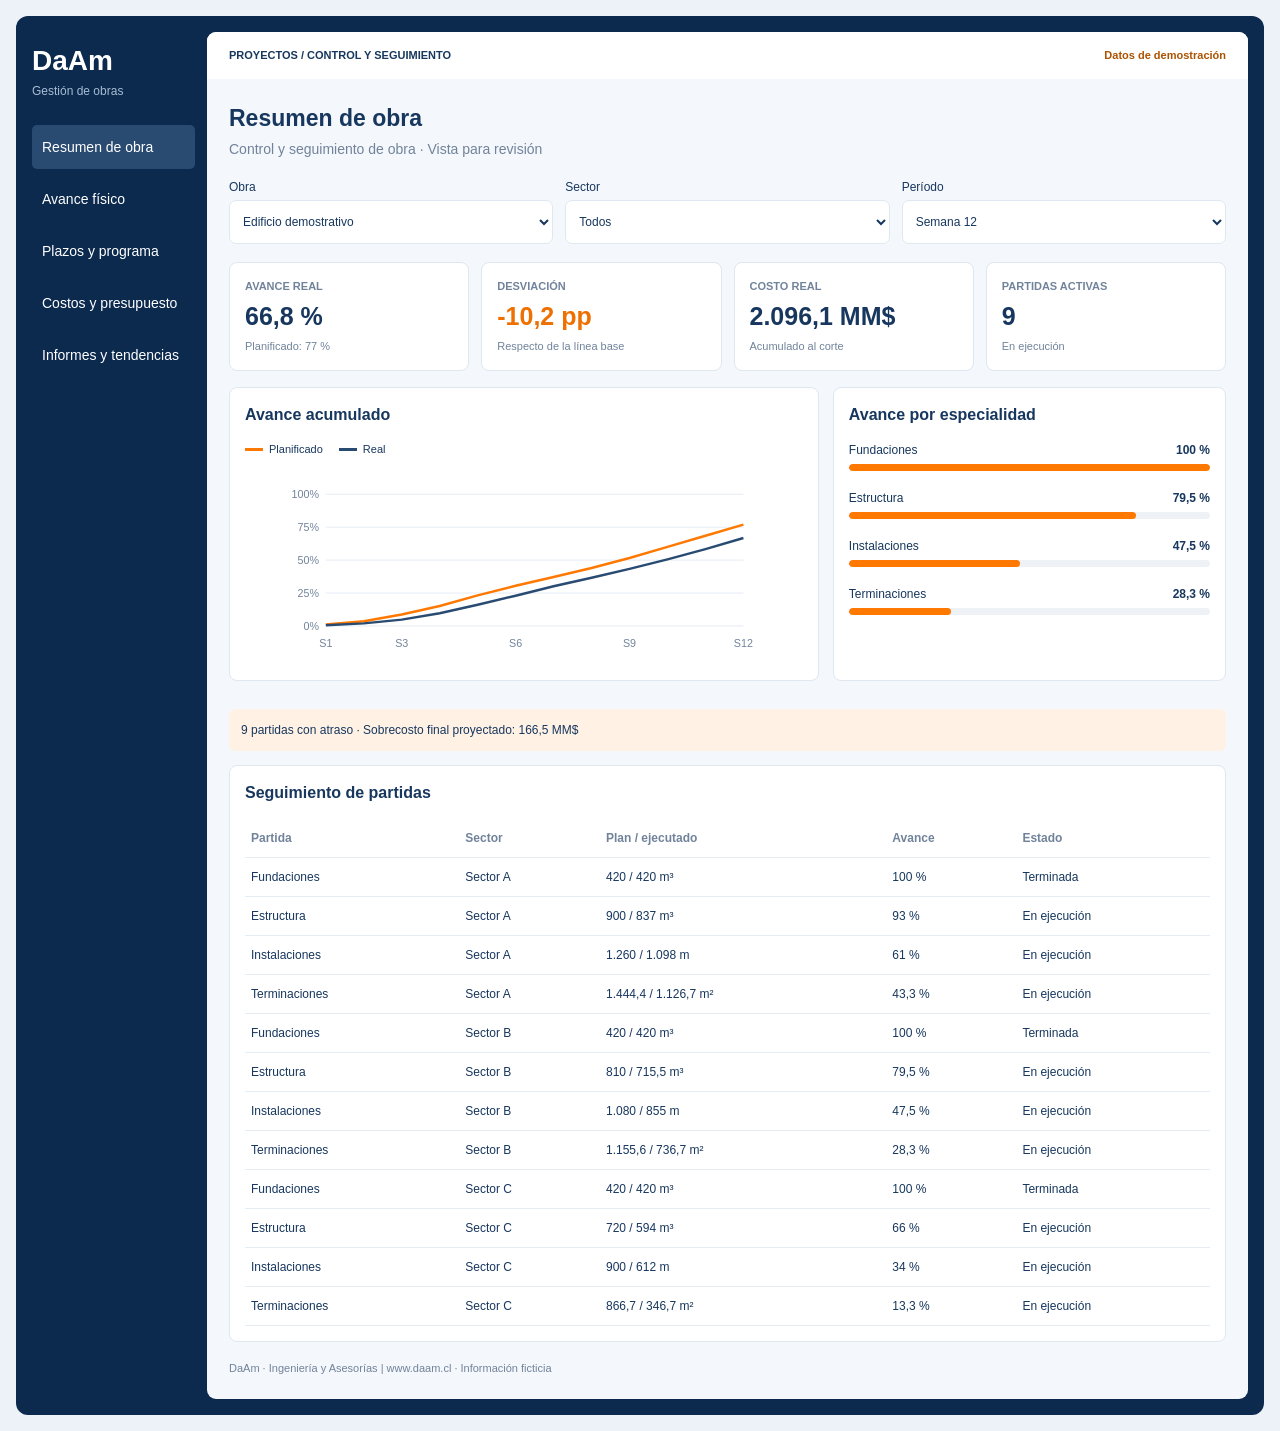
==== 01_Maquetas_DaAm/01_Control_Seguimiento_Obra/interfaz/index.html @ e83dacdc "Add files via upload" ====
<!doctype html>
<html lang="es"><head><meta charset="utf-8"><meta name="viewport" content="width=device-width,initial-scale=1"><title>DaAm · Revisión de maqueta</title><style>body{margin:0;padding:16px;background:#edf2f8}button,select{cursor:pointer}</style><meta name="description" content="Maqueta de revisión DaAm: control y seguimiento de obra con cinco páginas y datos de demostración."><link rel="icon" href="favicon.svg"><style>
@media(max-width:750px){
body{padding:6px}
#daam-review{padding:8px}
#daam-review aside{padding:2px 6px 8px}
#daam-review .brand{font-size:24px;line-height:1.2}
#daam-review .tag{margin-bottom:6px}
#daam-review nav{gap:2px}
#daam-review nav button{padding:6px 8px;min-height:36px}
#daam-review header{padding:10px 12px;gap:4px}
#daam-review .body{padding:12px}
#daam-review h2{font-size:21px;margin-bottom:2px}
#daam-review h3{margin-bottom:8px}
#daam-review .sub{margin-bottom:10px;font-size:12px}
#daam-review .filters{gap:8px;margin-bottom:10px}
#daam-review select{padding:7px;min-height:40px}
#daam-review .metrics{gap:8px;margin-bottom:10px}
#daam-review .metric{padding:10px}
#daam-review .value{font-size:21px;line-height:1.2;margin:3px 0}
#daam-review .hint{line-height:1.3}
#daam-review .panel{padding:12px;margin-bottom:10px}
#daam-review .panels{gap:0;margin-bottom:0}
#daam-review .chart{height:auto;aspect-ratio:490/205}
#daam-review .legend{margin-bottom:4px}
#daam-review .barrow{margin-bottom:10px}
#daam-review .barrow:last-child{margin-bottom:0}
#daam-review .barlabel{margin-bottom:3px}
#daam-review .alert{padding:9px;margin-bottom:10px}
#daam-review td,#daam-review th{padding:7px 5px}
#daam-review footer{margin-top:10px}
#daam-review .timeline{gap:10px}
}
</style></head><body>
<div id="daam-review">
<style>
#daam-review{font-family:Arial,sans-serif;color:#17375e;background:#0c294e;border-radius:12px;padding:16px;display:grid;grid-template-columns:175px minmax(0,1fr);font-size:14px;line-height:1.5}#daam-review *{box-sizing:border-box}#daam-review aside{color:white;padding:8px 12px 8px 0}#daam-review .brand{font-size:28px;font-weight:700;margin-bottom:0}#daam-review .tag{color:#a7bdd5;font-size:12px;margin-bottom:25px}#daam-review nav{display:grid;gap:8px}#daam-review button{font:inherit;border:0;text-align:left;background:transparent;color:inherit;padding:10px;border-radius:5px;min-height:44px}#daam-review button.active{background:#294b72;color:white}#daam-review main{background:#f4f7fb;border-radius:9px;overflow:hidden;min-width:0}#daam-review header{background:white;padding:15px 22px;font-size:11px;font-weight:700;display:flex;justify-content:space-between;gap:12px;flex-wrap:wrap}#daam-review .badge{color:#ac5200}#daam-review .body{padding:22px}#daam-review h2{font-size:23px;margin:0 0 4px;font-weight:700}#daam-review h3{font-size:16px;margin:0 0 14px;font-weight:700}#daam-review .sub{color:#71839b;margin:0 0 18px}#daam-review .filters{display:flex;gap:12px;flex-wrap:wrap;margin-bottom:18px}#daam-review label{display:grid;gap:4px;font-size:12px;flex:1;min-width:130px}#daam-review select{font:inherit;background:white;border:1px solid #dfe7f1;color:#17375e;padding:9px;border-radius:7px;width:100%;min-height:44px}#daam-review .metrics{display:grid;grid-template-columns:repeat(4,minmax(0,1fr));gap:12px;margin-bottom:16px}#daam-review .metric,#daam-review .panel{background:white;border:1px solid #dfe7f1;border-radius:8px;padding:15px}#daam-review .metric .label{font-size:11px;color:#71839b;font-weight:700;text-transform:uppercase}#daam-review .value{font-size:25px;font-weight:700;margin:3px 0}#daam-review .hint{font-size:11px;color:#71839b}#daam-review .orange{color:#ed7000}#daam-review .panels{display:grid;grid-template-columns:1.5fr 1fr;gap:14px;margin-bottom:14px}#daam-review .panel{min-width:0;margin-bottom:14px}#daam-review .barrow{margin-bottom:18px}#daam-review .barlabel{display:flex;justify-content:space-between;font-size:12px;gap:10px;margin-bottom:5px}#daam-review .track{height:7px;background:#eef2f7;border-radius:8px;overflow:hidden}#daam-review .bar{height:100%;background:#ff7900;border-radius:8px}#daam-review .tablewrap{overflow:auto}#daam-review table{border-collapse:collapse;width:100%;font-size:12px}#daam-review th{text-align:left;color:#71839b;font-weight:700}#daam-review td,#daam-review th{padding:10px 6px;border-bottom:1px solid #e5ecf4;white-space:nowrap}#daam-review .alert{background:#fff2e5;padding:12px;border-radius:6px;font-size:12px;margin-bottom:14px}#daam-review footer{color:#71839b;font-size:11px;margin-top:18px}#daam-review .legend{font-size:11px;display:flex;gap:16px;flex-wrap:wrap;margin-bottom:8px}#daam-review .legend span:before{content:' ';display:inline-block;width:18px;height:3px;background:#ff7900;margin-right:6px;vertical-align:middle}#daam-review .legend span:last-child:before{background:#294b72}#daam-review .chart{width:100%;height:200px;display:block}#daam-review .chart text{font-family:Arial;font-size:11px;fill:#71839b}#daam-review .timeline{display:grid;gap:15px}#daam-review .timeline .track{height:18px}#daam-review .timeline .bar{background:#294b72}#daam-review .footnote{font-size:12px;color:#71839b;margin-top:10px}@media(max-width:750px){#daam-review{grid-template-columns:1fr;padding:10px}#daam-review aside{padding:4px 8px 14px}#daam-review .tag{margin-bottom:10px}#daam-review nav{display:flex;flex-wrap:wrap;gap:4px}#daam-review nav button{font-size:12px}#daam-review .metrics{grid-template-columns:repeat(2,minmax(0,1fr))}#daam-review .panels{grid-template-columns:1fr}#daam-review .body{padding:15px}#daam-review .value{font-size:22px}}
</style>
<aside><div class="brand">DaAm</div><div class="tag">Gestión de obras</div><nav aria-label="Páginas principales"><button class="active cursor-interaction" data-page="0" aria-pressed="true">Resumen de obra</button><button class="cursor-interaction" data-page="1" aria-pressed="false">Avance físico</button><button class="cursor-interaction" data-page="2" aria-pressed="false">Plazos y programa</button><button class="cursor-interaction" data-page="3" aria-pressed="false">Costos y presupuesto</button><button class="cursor-interaction" data-page="4" aria-pressed="false">Informes y tendencias</button></nav></aside>
<main><header><span>PROYECTOS / CONTROL Y SEGUIMIENTO</span><span class="badge">Datos de demostración</span></header><div class="body"><h2 id="dr-title">Resumen de obra</h2><p class="sub">Control y seguimiento de obra · Vista para revisión</p><div class="filters"><label>Obra<select id="dr-project"><option>Edificio demostrativo</option><option>Centro logístico demostrativo</option></select></label><label>Sector<select id="dr-sector"><option>Todos</option><option>Sector A</option><option>Sector B</option><option>Sector C</option></select></label><label>Período<select id="dr-week"><option value="8">Semana 08</option><option value="10">Semana 10</option><option value="12" selected>Semana 12</option><option value="14">Semana 14</option><option value="16">Semana 16</option></select></label></div><div id="dr-content" aria-live="polite"></div><footer>DaAm · Ingeniería y Asesorías | www.daam.cl · Información ficticia</footer></div></main>
<script>
(()=>{const root=document.getElementById('daam-review'),out=root.querySelector('#dr-content'),names=['Resumen de obra','Avance físico','Plazos y programa','Costos y presupuesto','Informes y tendencias'];let page=0;
const f=n=>n.toLocaleString('es-CL',{maximumFractionDigits:1}),metric=(l,v,h,orange=false)=>`<div class="metric"><div class="label">${l}</div><div class="value ${orange?'orange':''}">${v}</div><div class="hint">${h}</div></div>`,panel=(title,body)=>`<section class="panel"><h3>${title}</h3>${body}</section>`,table=(heads,rows)=>`<div class="tablewrap"><table><thead><tr>${heads.map(x=>`<th>${x}</th>`).join('')}</tr></thead><tbody>${rows.map(r=>`<tr>${r.map(x=>`<td>${x}</td>`).join('')}</tr>`).join('')}</tbody></table></div>`;
function render(){const w=+root.querySelector('#dr-week').value,sec=root.querySelector('#dr-sector').value,proj=root.querySelector('#dr-project').selectedIndex,fac=proj?1.35:1,ss=sec==='Todos'?[0,1,2]:['Sector A','Sector B','Sector C'].indexOf(sec)>=0?[['Sector A','Sector B','Sector C'].indexOf(sec)]:[0];const specs=[['Fundaciones','m³',420,180,1,5],['Estructura','m³',900,440,3,12],['Instalaciones','m',1800,160,6,15],['Terminaciones','m²',2600,220,8,16]];
function data(t){return ss.flatMap(j=>specs.map((s,i)=>{const p=Math.max(0,Math.min(1,(t-s[4]-j+1)/(s[5]-s[4]+1))),r=Math.max(0,Math.min(1,(t-s[4]-j+1-(.5+j*.35+i*.2))/(s[5]-s[4]+1)));return {name:s[0],unit:s[1],qty:s[2]*fac,budget:s[3]*fac,p,r,cost:s[3]*fac*r*(1.02+i*.025),committed:s[3]*fac*Math.min(1,r+.16),eac:s[3]*fac*(1.02+i*.025),begin:s[4]+j,end:s[5]+j,sector:'Sector '+String.fromCharCode(65+j),delay:t<s[4]+j||r===1?0:Math.round((p-r)*(s[5]-s[4]+1)*7)}}))}const rows=data(w),sum=(k)=>rows.reduce((a,x)=>a+x[k],0),budget=sum('budget'),weighted=(r,k)=>r.reduce((a,x)=>a+x[k]*x.budget,0)/r.reduce((a,x)=>a+x.budget,0)*100,real=weighted(rows,'r'),plan=weighted(rows,'p'),cost=sum('cost'),eac=sum('eac');
function curve(costMode=false){let ticks='',grid='',lines='';[0,25,50,75,100].forEach(v=>{let y=165-v*1.35;grid+=`<line x1="42" x2="470" y1="${y}" y2="${y}" stroke="#e5ecf4"/><text x="35" y="${y+4}" text-anchor="end">${costMode?f(v/100*eac):v+'%'}</text>`});for(let t=1;t<=w;t++){if(t===1||t===w||t%3===0)ticks+=`<text x="${42+(t-1)*428/(w-1)}" y="187" text-anchor="middle">S${t}</text>`}for(const k of ['p','r']){const pts=Array.from({length:w},(_,i)=>{const d=data(i+1);const value=costMode?(k==='p'?d.reduce((a,x)=>a+x.p*x.budget,0):d.reduce((a,x)=>a+x.cost,0))/eac*100:weighted(d,k);return `${42+i*428/(w-1)},${165-value*1.35}`}).join(' ');lines+=`<polyline fill="none" stroke="${k==='p'?'#ff7900':'#294b72'}" stroke-width="2.5" points="${pts}"/>`}return `<div class="legend"><span>${costMode?'Valor planificado':'Planificado'}</span><span>${costMode?'Costo real':'Real'}</span></div><svg class="chart" viewBox="0 0 490 205" role="img" aria-label="Evolución ${costMode?'de costos en MM$':'del avance en porcentaje'} hasta semana ${w}">${grid}${ticks}${lines}</svg>`}
const phys=()=>table(['Partida','Sector','Plan / ejecutado','Avance','Estado'],rows.map(x=>[x.name,x.sector,`${f(x.qty*x.p)} / ${f(x.qty*x.r)} ${x.unit}`,f(x.r*100)+' %',x.r===1?'Terminada':x.r===0?'Pendiente':'En ejecución']));
const bars=specs.map(s=>{const d=rows.filter(x=>x.name===s[0]),v=weighted(d,'r');return `<div class="barrow"><div class="barlabel"><span>${s[0]}</span><strong>${f(v)} %</strong></div><div class="track"><div class="bar" style="width:${v}%"></div></div></div>`}).join('');
const top=`<div class="metrics">${metric('Avance real',f(real)+' %','Planificado: '+f(plan)+' %')}${metric('Desviación',f(real-plan)+' pp','Respecto de la línea base',true)}${metric('Costo real',f(cost)+' MM$','Acumulado al corte')}${metric('Partidas activas',rows.filter(x=>x.r>0&&x.r<1).length,'En ejecución')}</div>`;
const dt=n=>{const d=new Date(Date.UTC(2026,6,13+n));return d.toLocaleDateString('es-CL',{timeZone:'UTC'})};
root.querySelector('#dr-title').textContent=names[page];
if(page===0)out.innerHTML=top+`<div class="panels">${panel('Avance acumulado',curve())}${panel('Avance por especialidad',bars)}</div>`+`<div class="alert">${rows.filter(x=>x.delay>0).length} partidas con atraso · Sobrecosto final proyectado: ${f(eac-budget)} MM$</div>`+panel('Seguimiento de partidas',phys());
if(page===1)out.innerHTML=top+panel('Avance por especialidad',bars)+panel('Cantidades por partida y sector',phys())+'<div class="footnote">Avance global ponderado por presupuesto. Las cantidades se comparan por partida y unidad.</div>';
if(page===2)out.innerHTML=panel('Programa de línea base · Semanas 1 a 18',`<div class="timeline">${rows.map(x=>`<div><div class="barlabel"><span>${x.name} · ${x.sector}</span><span>S${x.begin}–S${x.end}</span></div><div class="track"><div class="bar" style="margin-left:${(x.begin-1)/18*100}%;width:${(x.end-x.begin+1)/18*100}%"></div></div></div>`).join('')}</div>`)+panel('Fechas y desviaciones',table(['Partida','Sector','Término plan','Proyección','Atraso'],rows.map(x=>[x.name,x.sector,dt(x.end*7-1),dt(x.end*7-1+x.delay),x.delay+' días'])))+'<div class="footnote">Proyección ilustrativa según brecha de avance; no representa un cálculo de ruta crítica.</div>';
if(page===3)out.innerHTML=`<div class="metrics">${metric('Presupuesto',f(budget)+' MM$','Aprobado')}${metric('Comprometido',f(sum('committed'))+' MM$','Incluye el costo ejecutado')}${metric('Costo real',f(cost)+' MM$','Acumulado')}${metric('Proyección final',f(eac)+' MM$','Estimación de demostración')}</div>`+panel('Evolución de costos · MM$',curve(true))+panel('Control por partida · MM$',table(['Partida','Sector','Presupuesto','Real','Desviación¹'],rows.map(x=>[x.name,x.sector,f(x.budget),f(x.cost),f(x.cost-x.r*x.budget)])))+'<div class="footnote">¹ Costo real menos valor presupuestado del trabajo ejecutado.</div>';
if(page===4)out.innerHTML=`<div class="panels">${panel('Tendencia de avance',curve())}${panel('Tendencia de costos · MM$',curve(true))}</div>`+panel('Informe semanal',table(['Semana','Planificado','Real','Brecha','Costo real (MM$)'],Array.from({length:w},(_,i)=>{const d=data(i+1),p=weighted(d,'p'),r=weighted(d,'r');return ['S'+(i+1),f(p)+' %',f(r)+' %',f(r-p)+' pp',f(d.reduce((a,x)=>a+x.cost,0))]})))+`<div class="alert">${rows.filter(x=>x.delay>0).length} partidas con atraso al corte · Sector: ${sec}</div>`;
}
root.querySelectorAll('nav button').forEach(b=>b.addEventListener('click',()=>{page=+b.dataset.page;root.querySelectorAll('nav button').forEach(x=>{x.classList.toggle('active',x===b);x.setAttribute('aria-pressed',String(x===b))});render()}));root.querySelectorAll('select').forEach(s=>s.addEventListener('change',render));render();})();
</script>
</div>

<script>
(function(){
 function send(type,extra){window.parent.postMessage(Object.assign({isStreamlitMessage:true,type:type},extra||{}),'*');}
 function resize(){send('streamlit:setFrameHeight',{height:Math.ceil(document.documentElement.getBoundingClientRect().height)});}
 window.addEventListener('message',function(e){if(e.source===window.parent&&e.data.type==='streamlit:render'){resize();}});
 send('streamlit:componentReady',{apiVersion:1});
 new ResizeObserver(resize).observe(document.body);
 window.addEventListener('load',resize);
})();
</script></body></html>
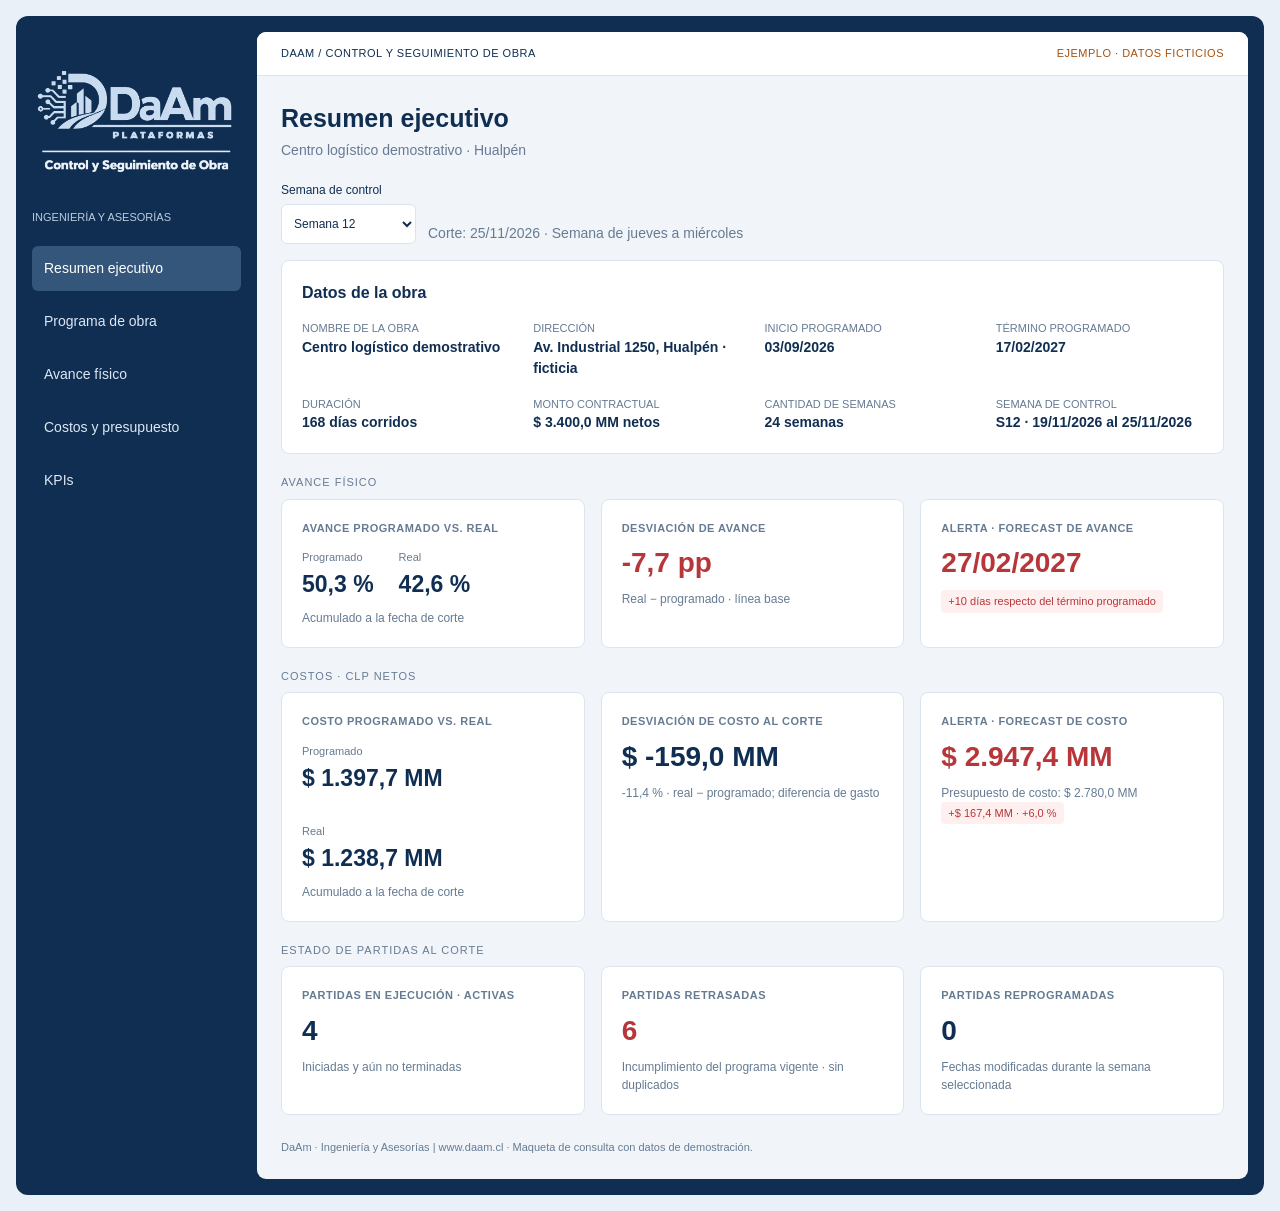
==== commit b04d1df2: "Add files via upload" ====
--- a/01_Maquetas_DaAm/01_Control_Seguimiento_Obra/interfaz/index.html
+++ b/01_Maquetas_DaAm/01_Control_Seguimiento_Obra/interfaz/index.html
@@ -1,71 +1,5 @@
-<!doctype html>
-<html lang="es"><head><meta charset="utf-8"><meta name="viewport" content="width=device-width,initial-scale=1"><title>DaAm · Revisión de maqueta</title><style>body{margin:0;padding:16px;background:#edf2f8}button,select{cursor:pointer}</style><meta name="description" content="Maqueta de revisión DaAm: control y seguimiento de obra con cinco páginas y datos de demostración."><link rel="icon" href="favicon.svg"><style>
-@media(max-width:750px){
-body{padding:6px}
-#daam-review{padding:8px}
-#daam-review aside{padding:2px 6px 8px}
-#daam-review .brand{font-size:24px;line-height:1.2}
-#daam-review .tag{margin-bottom:6px}
-#daam-review nav{gap:2px}
-#daam-review nav button{padding:6px 8px;min-height:36px}
-#daam-review header{padding:10px 12px;gap:4px}
-#daam-review .body{padding:12px}
-#daam-review h2{font-size:21px;margin-bottom:2px}
-#daam-review h3{margin-bottom:8px}
-#daam-review .sub{margin-bottom:10px;font-size:12px}
-#daam-review .filters{gap:8px;margin-bottom:10px}
-#daam-review select{padding:7px;min-height:40px}
-#daam-review .metrics{gap:8px;margin-bottom:10px}
-#daam-review .metric{padding:10px}
-#daam-review .value{font-size:21px;line-height:1.2;margin:3px 0}
-#daam-review .hint{line-height:1.3}
-#daam-review .panel{padding:12px;margin-bottom:10px}
-#daam-review .panels{gap:0;margin-bottom:0}
-#daam-review .chart{height:auto;aspect-ratio:490/205}
-#daam-review .legend{margin-bottom:4px}
-#daam-review .barrow{margin-bottom:10px}
-#daam-review .barrow:last-child{margin-bottom:0}
-#daam-review .barlabel{margin-bottom:3px}
-#daam-review .alert{padding:9px;margin-bottom:10px}
-#daam-review td,#daam-review th{padding:7px 5px}
-#daam-review footer{margin-top:10px}
-#daam-review .timeline{gap:10px}
-}
-</style></head><body>
-<div id="daam-review">
-<style>
-#daam-review{font-family:Arial,sans-serif;color:#17375e;background:#0c294e;border-radius:12px;padding:16px;display:grid;grid-template-columns:175px minmax(0,1fr);font-size:14px;line-height:1.5}#daam-review *{box-sizing:border-box}#daam-review aside{color:white;padding:8px 12px 8px 0}#daam-review .brand{font-size:28px;font-weight:700;margin-bottom:0}#daam-review .tag{color:#a7bdd5;font-size:12px;margin-bottom:25px}#daam-review nav{display:grid;gap:8px}#daam-review button{font:inherit;border:0;text-align:left;background:transparent;color:inherit;padding:10px;border-radius:5px;min-height:44px}#daam-review button.active{background:#294b72;color:white}#daam-review main{background:#f4f7fb;border-radius:9px;overflow:hidden;min-width:0}#daam-review header{background:white;padding:15px 22px;font-size:11px;font-weight:700;display:flex;justify-content:space-between;gap:12px;flex-wrap:wrap}#daam-review .badge{color:#ac5200}#daam-review .body{padding:22px}#daam-review h2{font-size:23px;margin:0 0 4px;font-weight:700}#daam-review h3{font-size:16px;margin:0 0 14px;font-weight:700}#daam-review .sub{color:#71839b;margin:0 0 18px}#daam-review .filters{display:flex;gap:12px;flex-wrap:wrap;margin-bottom:18px}#daam-review label{display:grid;gap:4px;font-size:12px;flex:1;min-width:130px}#daam-review select{font:inherit;background:white;border:1px solid #dfe7f1;color:#17375e;padding:9px;border-radius:7px;width:100%;min-height:44px}#daam-review .metrics{display:grid;grid-template-columns:repeat(4,minmax(0,1fr));gap:12px;margin-bottom:16px}#daam-review .metric,#daam-review .panel{background:white;border:1px solid #dfe7f1;border-radius:8px;padding:15px}#daam-review .metric .label{font-size:11px;color:#71839b;font-weight:700;text-transform:uppercase}#daam-review .value{font-size:25px;font-weight:700;margin:3px 0}#daam-review .hint{font-size:11px;color:#71839b}#daam-review .orange{color:#ed7000}#daam-review .panels{display:grid;grid-template-columns:1.5fr 1fr;gap:14px;margin-bottom:14px}#daam-review .panel{min-width:0;margin-bottom:14px}#daam-review .barrow{margin-bottom:18px}#daam-review .barlabel{display:flex;justify-content:space-between;font-size:12px;gap:10px;margin-bottom:5px}#daam-review .track{height:7px;background:#eef2f7;border-radius:8px;overflow:hidden}#daam-review .bar{height:100%;background:#ff7900;border-radius:8px}#daam-review .tablewrap{overflow:auto}#daam-review table{border-collapse:collapse;width:100%;font-size:12px}#daam-review th{text-align:left;color:#71839b;font-weight:700}#daam-review td,#daam-review th{padding:10px 6px;border-bottom:1px solid #e5ecf4;white-space:nowrap}#daam-review .alert{background:#fff2e5;padding:12px;border-radius:6px;font-size:12px;margin-bottom:14px}#daam-review footer{color:#71839b;font-size:11px;margin-top:18px}#daam-review .legend{font-size:11px;display:flex;gap:16px;flex-wrap:wrap;margin-bottom:8px}#daam-review .legend span:before{content:' ';display:inline-block;width:18px;height:3px;background:#ff7900;margin-right:6px;vertical-align:middle}#daam-review .legend span:last-child:before{background:#294b72}#daam-review .chart{width:100%;height:200px;display:block}#daam-review .chart text{font-family:Arial;font-size:11px;fill:#71839b}#daam-review .timeline{display:grid;gap:15px}#daam-review .timeline .track{height:18px}#daam-review .timeline .bar{background:#294b72}#daam-review .footnote{font-size:12px;color:#71839b;margin-top:10px}@media(max-width:750px){#daam-review{grid-template-columns:1fr;padding:10px}#daam-review aside{padding:4px 8px 14px}#daam-review .tag{margin-bottom:10px}#daam-review nav{display:flex;flex-wrap:wrap;gap:4px}#daam-review nav button{font-size:12px}#daam-review .metrics{grid-template-columns:repeat(2,minmax(0,1fr))}#daam-review .panels{grid-template-columns:1fr}#daam-review .body{padding:15px}#daam-review .value{font-size:22px}}
-</style>
-<aside><div class="brand">DaAm</div><div class="tag">Gestión de obras</div><nav aria-label="Páginas principales"><button class="active cursor-interaction" data-page="0" aria-pressed="true">Resumen de obra</button><button class="cursor-interaction" data-page="1" aria-pressed="false">Avance físico</button><button class="cursor-interaction" data-page="2" aria-pressed="false">Plazos y programa</button><button class="cursor-interaction" data-page="3" aria-pressed="false">Costos y presupuesto</button><button class="cursor-interaction" data-page="4" aria-pressed="false">Informes y tendencias</button></nav></aside>
-<main><header><span>PROYECTOS / CONTROL Y SEGUIMIENTO</span><span class="badge">Datos de demostración</span></header><div class="body"><h2 id="dr-title">Resumen de obra</h2><p class="sub">Control y seguimiento de obra · Vista para revisión</p><div class="filters"><label>Obra<select id="dr-project"><option>Edificio demostrativo</option><option>Centro logístico demostrativo</option></select></label><label>Sector<select id="dr-sector"><option>Todos</option><option>Sector A</option><option>Sector B</option><option>Sector C</option></select></label><label>Período<select id="dr-week"><option value="8">Semana 08</option><option value="10">Semana 10</option><option value="12" selected>Semana 12</option><option value="14">Semana 14</option><option value="16">Semana 16</option></select></label></div><div id="dr-content" aria-live="polite"></div><footer>DaAm · Ingeniería y Asesorías | www.daam.cl · Información ficticia</footer></div></main>
-<script>
-(()=>{const root=document.getElementById('daam-review'),out=root.querySelector('#dr-content'),names=['Resumen de obra','Avance físico','Plazos y programa','Costos y presupuesto','Informes y tendencias'];let page=0;
-const f=n=>n.toLocaleString('es-CL',{maximumFractionDigits:1}),metric=(l,v,h,orange=false)=>`<div class="metric"><div class="label">${l}</div><div class="value ${orange?'orange':''}">${v}</div><div class="hint">${h}</div></div>`,panel=(title,body)=>`<section class="panel"><h3>${title}</h3>${body}</section>`,table=(heads,rows)=>`<div class="tablewrap"><table><thead><tr>${heads.map(x=>`<th>${x}</th>`).join('')}</tr></thead><tbody>${rows.map(r=>`<tr>${r.map(x=>`<td>${x}</td>`).join('')}</tr>`).join('')}</tbody></table></div>`;
-function render(){const w=+root.querySelector('#dr-week').value,sec=root.querySelector('#dr-sector').value,proj=root.querySelector('#dr-project').selectedIndex,fac=proj?1.35:1,ss=sec==='Todos'?[0,1,2]:['Sector A','Sector B','Sector C'].indexOf(sec)>=0?[['Sector A','Sector B','Sector C'].indexOf(sec)]:[0];const specs=[['Fundaciones','m³',420,180,1,5],['Estructura','m³',900,440,3,12],['Instalaciones','m',1800,160,6,15],['Terminaciones','m²',2600,220,8,16]];
-function data(t){return ss.flatMap(j=>specs.map((s,i)=>{const p=Math.max(0,Math.min(1,(t-s[4]-j+1)/(s[5]-s[4]+1))),r=Math.max(0,Math.min(1,(t-s[4]-j+1-(.5+j*.35+i*.2))/(s[5]-s[4]+1)));return {name:s[0],unit:s[1],qty:s[2]*fac,budget:s[3]*fac,p,r,cost:s[3]*fac*r*(1.02+i*.025),committed:s[3]*fac*Math.min(1,r+.16),eac:s[3]*fac*(1.02+i*.025),begin:s[4]+j,end:s[5]+j,sector:'Sector '+String.fromCharCode(65+j),delay:t<s[4]+j||r===1?0:Math.round((p-r)*(s[5]-s[4]+1)*7)}}))}const rows=data(w),sum=(k)=>rows.reduce((a,x)=>a+x[k],0),budget=sum('budget'),weighted=(r,k)=>r.reduce((a,x)=>a+x[k]*x.budget,0)/r.reduce((a,x)=>a+x.budget,0)*100,real=weighted(rows,'r'),plan=weighted(rows,'p'),cost=sum('cost'),eac=sum('eac');
-function curve(costMode=false){let ticks='',grid='',lines='';[0,25,50,75,100].forEach(v=>{let y=165-v*1.35;grid+=`<line x1="42" x2="470" y1="${y}" y2="${y}" stroke="#e5ecf4"/><text x="35" y="${y+4}" text-anchor="end">${costMode?f(v/100*eac):v+'%'}</text>`});for(let t=1;t<=w;t++){if(t===1||t===w||t%3===0)ticks+=`<text x="${42+(t-1)*428/(w-1)}" y="187" text-anchor="middle">S${t}</text>`}for(const k of ['p','r']){const pts=Array.from({length:w},(_,i)=>{const d=data(i+1);const value=costMode?(k==='p'?d.reduce((a,x)=>a+x.p*x.budget,0):d.reduce((a,x)=>a+x.cost,0))/eac*100:weighted(d,k);return `${42+i*428/(w-1)},${165-value*1.35}`}).join(' ');lines+=`<polyline fill="none" stroke="${k==='p'?'#ff7900':'#294b72'}" stroke-width="2.5" points="${pts}"/>`}return `<div class="legend"><span>${costMode?'Valor planificado':'Planificado'}</span><span>${costMode?'Costo real':'Real'}</span></div><svg class="chart" viewBox="0 0 490 205" role="img" aria-label="Evolución ${costMode?'de costos en MM$':'del avance en porcentaje'} hasta semana ${w}">${grid}${ticks}${lines}</svg>`}
-const phys=()=>table(['Partida','Sector','Plan / ejecutado','Avance','Estado'],rows.map(x=>[x.name,x.sector,`${f(x.qty*x.p)} / ${f(x.qty*x.r)} ${x.unit}`,f(x.r*100)+' %',x.r===1?'Terminada':x.r===0?'Pendiente':'En ejecución']));
-const bars=specs.map(s=>{const d=rows.filter(x=>x.name===s[0]),v=weighted(d,'r');return `<div class="barrow"><div class="barlabel"><span>${s[0]}</span><strong>${f(v)} %</strong></div><div class="track"><div class="bar" style="width:${v}%"></div></div></div>`}).join('');
-const top=`<div class="metrics">${metric('Avance real',f(real)+' %','Planificado: '+f(plan)+' %')}${metric('Desviación',f(real-plan)+' pp','Respecto de la línea base',true)}${metric('Costo real',f(cost)+' MM$','Acumulado al corte')}${metric('Partidas activas',rows.filter(x=>x.r>0&&x.r<1).length,'En ejecución')}</div>`;
-const dt=n=>{const d=new Date(Date.UTC(2026,6,13+n));return d.toLocaleDateString('es-CL',{timeZone:'UTC'})};
-root.querySelector('#dr-title').textContent=names[page];
-if(page===0)out.innerHTML=top+`<div class="panels">${panel('Avance acumulado',curve())}${panel('Avance por especialidad',bars)}</div>`+`<div class="alert">${rows.filter(x=>x.delay>0).length} partidas con atraso · Sobrecosto final proyectado: ${f(eac-budget)} MM$</div>`+panel('Seguimiento de partidas',phys());
-if(page===1)out.innerHTML=top+panel('Avance por especialidad',bars)+panel('Cantidades por partida y sector',phys())+'<div class="footnote">Avance global ponderado por presupuesto. Las cantidades se comparan por partida y unidad.</div>';
-if(page===2)out.innerHTML=panel('Programa de línea base · Semanas 1 a 18',`<div class="timeline">${rows.map(x=>`<div><div class="barlabel"><span>${x.name} · ${x.sector}</span><span>S${x.begin}–S${x.end}</span></div><div class="track"><div class="bar" style="margin-left:${(x.begin-1)/18*100}%;width:${(x.end-x.begin+1)/18*100}%"></div></div></div>`).join('')}</div>`)+panel('Fechas y desviaciones',table(['Partida','Sector','Término plan','Proyección','Atraso'],rows.map(x=>[x.name,x.sector,dt(x.end*7-1),dt(x.end*7-1+x.delay),x.delay+' días'])))+'<div class="footnote">Proyección ilustrativa según brecha de avance; no representa un cálculo de ruta crítica.</div>';
-if(page===3)out.innerHTML=`<div class="metrics">${metric('Presupuesto',f(budget)+' MM$','Aprobado')}${metric('Comprometido',f(sum('committed'))+' MM$','Incluye el costo ejecutado')}${metric('Costo real',f(cost)+' MM$','Acumulado')}${metric('Proyección final',f(eac)+' MM$','Estimación de demostración')}</div>`+panel('Evolución de costos · MM$',curve(true))+panel('Control por partida · MM$',table(['Partida','Sector','Presupuesto','Real','Desviación¹'],rows.map(x=>[x.name,x.sector,f(x.budget),f(x.cost),f(x.cost-x.r*x.budget)])))+'<div class="footnote">¹ Costo real menos valor presupuestado del trabajo ejecutado.</div>';
-if(page===4)out.innerHTML=`<div class="panels">${panel('Tendencia de avance',curve())}${panel('Tendencia de costos · MM$',curve(true))}</div>`+panel('Informe semanal',table(['Semana','Planificado','Real','Brecha','Costo real (MM$)'],Array.from({length:w},(_,i)=>{const d=data(i+1),p=weighted(d,'p'),r=weighted(d,'r');return ['S'+(i+1),f(p)+' %',f(r)+' %',f(r-p)+' pp',f(d.reduce((a,x)=>a+x.cost,0))]})))+`<div class="alert">${rows.filter(x=>x.delay>0).length} partidas con atraso al corte · Sector: ${sec}</div>`;
-}
-root.querySelectorAll('nav button').forEach(b=>b.addEventListener('click',()=>{page=+b.dataset.page;root.querySelectorAll('nav button').forEach(x=>{x.classList.toggle('active',x===b);x.setAttribute('aria-pressed',String(x===b))});render()}));root.querySelectorAll('select').forEach(s=>s.addEventListener('change',render));render();})();
-</script>
-</div>
-
-<script>
-(function(){
- function send(type,extra){window.parent.postMessage(Object.assign({isStreamlitMessage:true,type:type},extra||{}),'*');}
- function resize(){send('streamlit:setFrameHeight',{height:Math.ceil(document.documentElement.getBoundingClientRect().height)});}
- window.addEventListener('message',function(e){if(e.source===window.parent&&e.data.type==='streamlit:render'){resize();}});
- send('streamlit:componentReady',{apiVersion:1});
- new ResizeObserver(resize).observe(document.body);
- window.addEventListener('load',resize);
-})();
-</script></body></html>+<!doctype html><html lang="es"><head><meta charset="utf-8"><meta name="viewport" content="width=device-width,initial-scale=1"><title>DaAm · Control y Seguimiento de Obra</title><link rel="icon" href="favicon.svg"><style>
+:root{--navy:#102e52;--blue:#365d85;--orange:#f47b20;--bg:#f1f5fa;--muted:#667b92;--line:#dce5ef;--red:#b7363a;--green:#23715b}*{box-sizing:border-box}body{margin:0;padding:16px;background:#eaf0f7;color:var(--navy);font:14px/1.5 Arial,sans-serif}button,input,select{font:inherit}button,select{cursor:pointer}button:focus-visible,input:focus-visible,select:focus-visible{outline:3px solid #f4a45f;outline-offset:2px}.app{display:grid;grid-template-columns:225px minmax(0,1fr);padding:16px;background:var(--navy);border-radius:12px;min-height:92vh}aside{padding-right:16px;color:white}.logo{display:block;width:100%;margin:10px 0 22px}.brand-label{font-size:11px;color:#bacce0;margin:0 0 20px}nav{display:grid;gap:8px}nav button{border:0;background:none;color:#dce7f3;text-align:left;border-radius:6px;padding:12px;min-height:44px}nav button.active{background:#34567b;color:white}main{background:var(--bg);border-radius:9px;overflow:hidden;min-width:0}header{background:white;border-bottom:1px solid var(--line);padding:13px 24px;display:flex;justify-content:space-between;gap:12px;flex-wrap:wrap;font-size:11px;letter-spacing:.5px}.demo{color:#a45211}.body{padding:24px}h1{font-size:25px;margin:0}h2{font-size:16px;margin:0 0 15px}p{margin:0 0 12px}.subtitle,.muted{color:var(--muted)}.subtitle{margin:3px 0 20px}.toolbar{display:flex;gap:12px;align-items:end;flex-wrap:wrap;margin:16px 0}.toolbar label{display:grid;gap:5px;font-size:12px;min-width:135px}.toolbar input,.toolbar select{border:1px solid var(--line);border-radius:6px;background:white;color:var(--navy);padding:8px;min-height:40px}.toolbar select[multiple]{height:82px;min-width:160px}.btn{border:1px solid var(--line);background:white;color:var(--navy);border-radius:6px;padding:9px 14px;min-height:40px}.btn.primary{background:var(--navy);color:white}.panel{padding:20px;background:white;border:1px solid var(--line);border-radius:8px;margin-bottom:18px;min-width:0}.info{display:grid;grid-template-columns:repeat(4,minmax(0,1fr));gap:17px 24px}.info small{display:block;color:var(--muted);font-size:11px;text-transform:uppercase}.info strong{font-size:14px}.cards{display:grid;grid-template-columns:repeat(3,minmax(0,1fr));gap:16px;margin-bottom:18px}.card{padding:20px;background:white;border:1px solid var(--line);border-radius:8px;min-width:0}.card .label{font-size:11px;letter-spacing:.5px;text-transform:uppercase;color:var(--muted);font-weight:bold}.value{font-size:28px;font-weight:bold;line-height:1.3;margin:9px 0}.pair{display:flex;gap:25px;flex-wrap:wrap;margin-top:10px}.pair strong{font-size:23px;display:block}.pair small{font-size:11px;color:var(--muted)}.hint{font-size:12px;color:var(--muted);margin-top:7px}.danger{color:var(--red)}.good{color:var(--green)}.badge{display:inline-block;font-size:11px;border-radius:4px;padding:3px 7px;background:#eaf0f6;color:var(--blue)}.badge.danger{background:#fff0ef;color:var(--red)}.badge.good{background:#eaf6ef;color:var(--green)}.section-label{font-size:11px;text-transform:uppercase;color:var(--muted);letter-spacing:1px;margin:20px 0 8px}.tablewrap{overflow:auto;max-width:100%}table{width:100%;border-collapse:collapse;font-size:12px}th,td{border-bottom:1px solid var(--line);padding:11px 9px;text-align:right;white-space:nowrap}th{color:var(--muted);background:#f4f7fb;font-size:11px;position:sticky;top:0;z-index:2}td:first-child,th:first-child,td:nth-child(2),th:nth-child(2){text-align:left}tfoot{font-weight:bold;background:#edf3f9}tfoot td{border-top:2px solid #b8cadc}.note{font-size:12px;color:var(--muted);margin-top:12px}.chart{width:100%;height:auto;display:block;min-width:600px}.legend{display:flex;gap:20px;flex-wrap:wrap;font-size:12px;margin-bottom:12px}.legend i{display:inline-block;width:22px;border-top:3px solid;vertical-align:middle;margin-right:7px}.legend .forecast{border-top-style:dashed}.ganttwrap{max-height:680px;overflow:auto;border:1px solid var(--line);border-radius:6px}.gantt{width:max-content;min-width:100%}.gantt td{height:42px;padding:6px 8px}.gantt .task{text-align:left;min-width:230px}.gantt .calendar{padding:0;position:relative;min-width:1152px;width:1152px}.week-head{display:flex}.week-head span{width:48px;flex-shrink:0;text-align:center;font-size:10px;border-left:1px solid var(--line);padding:4px 0}.track{position:relative;width:1152px;height:35px;background:repeating-linear-gradient(to right,transparent 0,transparent 47px,#edf1f6 47px,#edf1f6 48px)}.baseline{position:absolute;height:4px;top:27px;background:#a6b6c7;border-radius:2px}.taskbar{position:absolute;height:13px;top:8px;background:#7193b6;border-radius:3px;overflow:hidden}.taskbar.late{background:#f1c2c1;outline:1px solid #bf4345}.taskbar.replan{background:#e2c9ef;outline:1px solid #88619e}.fill{height:100%;background:#234f7b}.cutline{position:absolute;top:0;bottom:0;width:2px;background:var(--orange);z-index:1}.family td{text-align:left;background:#eaf0f7;font-weight:bold}.family button{border:0;background:transparent;color:var(--navy);font-weight:bold;cursor:pointer;width:100%;text-align:left}.empty{text-align:center;padding:30px;color:var(--muted)}footer{font-size:11px;color:var(--muted);margin-top:24px}.kpis{grid-template-columns:repeat(3,minmax(0,1fr))}@media(max-width:1050px){.app{grid-template-columns:180px minmax(0,1fr)}.body{padding:18px}.info{grid-template-columns:repeat(2,minmax(0,1fr))}.cards{gap:10px}.card{padding:14px}.value{font-size:23px}.pair strong{font-size:19px}}@media(max-width:700px){body{padding:6px}.app{display:block;padding:8px}aside{padding:0}.logo{width:210px;margin:0 auto 8px}.brand-label{display:none}nav{display:flex;overflow:auto;gap:3px;margin-bottom:10px}nav button{white-space:nowrap;font-size:12px;padding:9px}.body{padding:13px}header{padding:10px 13px}h1{font-size:22px}.cards,.kpis{grid-template-columns:1fr}.info{gap:12px}.panel{padding:14px}.toolbar label{flex:1}.card{padding:16px}.value{font-size:26px}.pair{justify-content:space-between}}
+</style></head><body><div class="app"><aside><img class="logo" src="logo-control-obra.png" alt="DaAm Plataformas · Control y Seguimiento de Obra"><p class="brand-label">INGENIERÍA Y ASESORÍAS</p><nav aria-label="Hojas de la plataforma"></nav></aside><main><header><span>DAAM / CONTROL Y SEGUIMIENTO DE OBRA</span><span class="demo">EJEMPLO · DATOS FICTICIOS</span></header><div class="body"><h1 id="title"></h1><p class="subtitle">Centro logístico demostrativo · Hualpén</p><div class="toolbar" id="cutbar"><label>Semana de control<select id="cut"></select></label><span class="muted" id="cutdate"></span></div><div id="content"></div><footer>DaAm · Ingeniería y Asesorías | www.daam.cl · Maqueta de consulta con datos de demostración.</footer></div></main></div><script src="app.js"></script><script>
+(()=>{function send(type,extra){window.parent.postMessage(Object.assign({isStreamlitMessage:true,type},extra||{}),'*')}function resize(){send('streamlit:setFrameHeight',{height:Math.ceil(document.documentElement.getBoundingClientRect().height)})}window.addEventListener('message',e=>{if(e.source===window.parent&&e.data&&e.data.type==='streamlit:render')resize()});send('streamlit:componentReady',{apiVersion:1});new ResizeObserver(resize).observe(document.body);window.addEventListener('load',resize)})();
+</script></body></html>
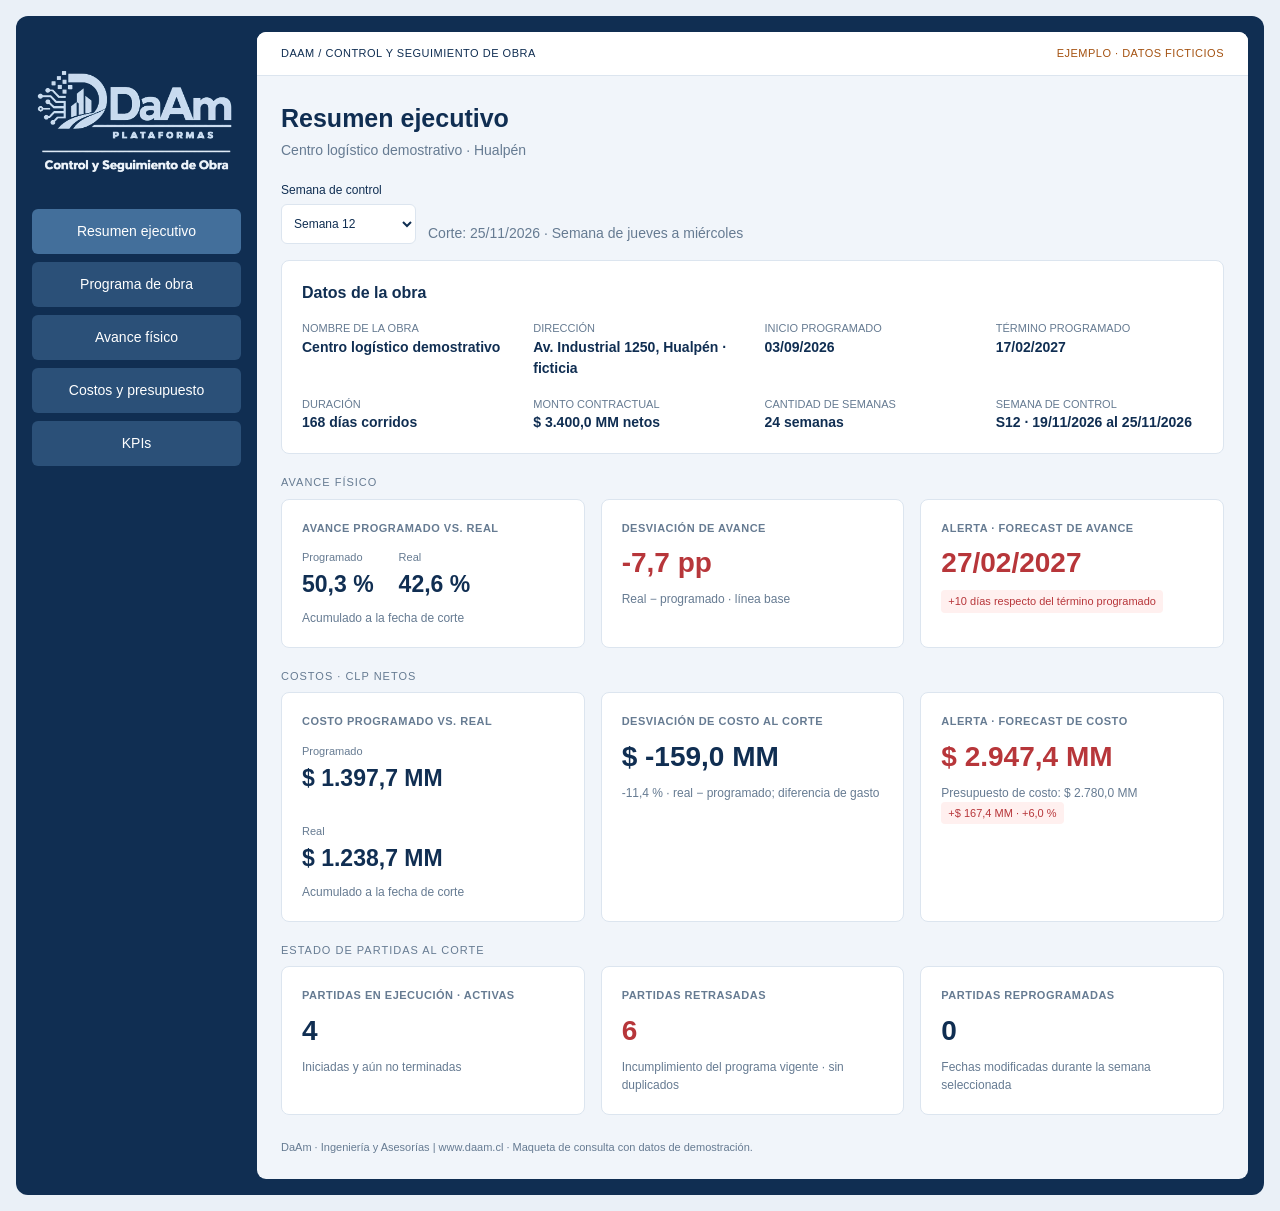
==== commit 4ebd1344: "Add files via upload" ====
--- a/01_Maquetas_DaAm/01_Control_Seguimiento_Obra/interfaz/index.html
+++ b/01_Maquetas_DaAm/01_Control_Seguimiento_Obra/interfaz/index.html
@@ -1,5 +1,5 @@
 <!doctype html><html lang="es"><head><meta charset="utf-8"><meta name="viewport" content="width=device-width,initial-scale=1"><title>DaAm · Control y Seguimiento de Obra</title><link rel="icon" href="favicon.svg"><style>
-:root{--navy:#102e52;--blue:#365d85;--orange:#f47b20;--bg:#f1f5fa;--muted:#667b92;--line:#dce5ef;--red:#b7363a;--green:#23715b}*{box-sizing:border-box}body{margin:0;padding:16px;background:#eaf0f7;color:var(--navy);font:14px/1.5 Arial,sans-serif}button,input,select{font:inherit}button,select{cursor:pointer}button:focus-visible,input:focus-visible,select:focus-visible{outline:3px solid #f4a45f;outline-offset:2px}.app{display:grid;grid-template-columns:225px minmax(0,1fr);padding:16px;background:var(--navy);border-radius:12px;min-height:92vh}aside{padding-right:16px;color:white}.logo{display:block;width:100%;margin:10px 0 22px}.brand-label{font-size:11px;color:#bacce0;margin:0 0 20px}nav{display:grid;gap:8px}nav button{border:0;background:none;color:#dce7f3;text-align:left;border-radius:6px;padding:12px;min-height:44px}nav button.active{background:#34567b;color:white}main{background:var(--bg);border-radius:9px;overflow:hidden;min-width:0}header{background:white;border-bottom:1px solid var(--line);padding:13px 24px;display:flex;justify-content:space-between;gap:12px;flex-wrap:wrap;font-size:11px;letter-spacing:.5px}.demo{color:#a45211}.body{padding:24px}h1{font-size:25px;margin:0}h2{font-size:16px;margin:0 0 15px}p{margin:0 0 12px}.subtitle,.muted{color:var(--muted)}.subtitle{margin:3px 0 20px}.toolbar{display:flex;gap:12px;align-items:end;flex-wrap:wrap;margin:16px 0}.toolbar label{display:grid;gap:5px;font-size:12px;min-width:135px}.toolbar input,.toolbar select{border:1px solid var(--line);border-radius:6px;background:white;color:var(--navy);padding:8px;min-height:40px}.toolbar select[multiple]{height:82px;min-width:160px}.btn{border:1px solid var(--line);background:white;color:var(--navy);border-radius:6px;padding:9px 14px;min-height:40px}.btn.primary{background:var(--navy);color:white}.panel{padding:20px;background:white;border:1px solid var(--line);border-radius:8px;margin-bottom:18px;min-width:0}.info{display:grid;grid-template-columns:repeat(4,minmax(0,1fr));gap:17px 24px}.info small{display:block;color:var(--muted);font-size:11px;text-transform:uppercase}.info strong{font-size:14px}.cards{display:grid;grid-template-columns:repeat(3,minmax(0,1fr));gap:16px;margin-bottom:18px}.card{padding:20px;background:white;border:1px solid var(--line);border-radius:8px;min-width:0}.card .label{font-size:11px;letter-spacing:.5px;text-transform:uppercase;color:var(--muted);font-weight:bold}.value{font-size:28px;font-weight:bold;line-height:1.3;margin:9px 0}.pair{display:flex;gap:25px;flex-wrap:wrap;margin-top:10px}.pair strong{font-size:23px;display:block}.pair small{font-size:11px;color:var(--muted)}.hint{font-size:12px;color:var(--muted);margin-top:7px}.danger{color:var(--red)}.good{color:var(--green)}.badge{display:inline-block;font-size:11px;border-radius:4px;padding:3px 7px;background:#eaf0f6;color:var(--blue)}.badge.danger{background:#fff0ef;color:var(--red)}.badge.good{background:#eaf6ef;color:var(--green)}.section-label{font-size:11px;text-transform:uppercase;color:var(--muted);letter-spacing:1px;margin:20px 0 8px}.tablewrap{overflow:auto;max-width:100%}table{width:100%;border-collapse:collapse;font-size:12px}th,td{border-bottom:1px solid var(--line);padding:11px 9px;text-align:right;white-space:nowrap}th{color:var(--muted);background:#f4f7fb;font-size:11px;position:sticky;top:0;z-index:2}td:first-child,th:first-child,td:nth-child(2),th:nth-child(2){text-align:left}tfoot{font-weight:bold;background:#edf3f9}tfoot td{border-top:2px solid #b8cadc}.note{font-size:12px;color:var(--muted);margin-top:12px}.chart{width:100%;height:auto;display:block;min-width:600px}.legend{display:flex;gap:20px;flex-wrap:wrap;font-size:12px;margin-bottom:12px}.legend i{display:inline-block;width:22px;border-top:3px solid;vertical-align:middle;margin-right:7px}.legend .forecast{border-top-style:dashed}.ganttwrap{max-height:680px;overflow:auto;border:1px solid var(--line);border-radius:6px}.gantt{width:max-content;min-width:100%}.gantt td{height:42px;padding:6px 8px}.gantt .task{text-align:left;min-width:230px}.gantt .calendar{padding:0;position:relative;min-width:1152px;width:1152px}.week-head{display:flex}.week-head span{width:48px;flex-shrink:0;text-align:center;font-size:10px;border-left:1px solid var(--line);padding:4px 0}.track{position:relative;width:1152px;height:35px;background:repeating-linear-gradient(to right,transparent 0,transparent 47px,#edf1f6 47px,#edf1f6 48px)}.baseline{position:absolute;height:4px;top:27px;background:#a6b6c7;border-radius:2px}.taskbar{position:absolute;height:13px;top:8px;background:#7193b6;border-radius:3px;overflow:hidden}.taskbar.late{background:#f1c2c1;outline:1px solid #bf4345}.taskbar.replan{background:#e2c9ef;outline:1px solid #88619e}.fill{height:100%;background:#234f7b}.cutline{position:absolute;top:0;bottom:0;width:2px;background:var(--orange);z-index:1}.family td{text-align:left;background:#eaf0f7;font-weight:bold}.family button{border:0;background:transparent;color:var(--navy);font-weight:bold;cursor:pointer;width:100%;text-align:left}.empty{text-align:center;padding:30px;color:var(--muted)}footer{font-size:11px;color:var(--muted);margin-top:24px}.kpis{grid-template-columns:repeat(3,minmax(0,1fr))}@media(max-width:1050px){.app{grid-template-columns:180px minmax(0,1fr)}.body{padding:18px}.info{grid-template-columns:repeat(2,minmax(0,1fr))}.cards{gap:10px}.card{padding:14px}.value{font-size:23px}.pair strong{font-size:19px}}@media(max-width:700px){body{padding:6px}.app{display:block;padding:8px}aside{padding:0}.logo{width:210px;margin:0 auto 8px}.brand-label{display:none}nav{display:flex;overflow:auto;gap:3px;margin-bottom:10px}nav button{white-space:nowrap;font-size:12px;padding:9px}.body{padding:13px}header{padding:10px 13px}h1{font-size:22px}.cards,.kpis{grid-template-columns:1fr}.info{gap:12px}.panel{padding:14px}.toolbar label{flex:1}.card{padding:16px}.value{font-size:26px}.pair{justify-content:space-between}}
-</style></head><body><div class="app"><aside><img class="logo" src="logo-control-obra.png" alt="DaAm Plataformas · Control y Seguimiento de Obra"><p class="brand-label">INGENIERÍA Y ASESORÍAS</p><nav aria-label="Hojas de la plataforma"></nav></aside><main><header><span>DAAM / CONTROL Y SEGUIMIENTO DE OBRA</span><span class="demo">EJEMPLO · DATOS FICTICIOS</span></header><div class="body"><h1 id="title"></h1><p class="subtitle">Centro logístico demostrativo · Hualpén</p><div class="toolbar" id="cutbar"><label>Semana de control<select id="cut"></select></label><span class="muted" id="cutdate"></span></div><div id="content"></div><footer>DaAm · Ingeniería y Asesorías | www.daam.cl · Maqueta de consulta con datos de demostración.</footer></div></main></div><script src="app.js"></script><script>
+:root{--navy:#102e52;--blue:#365d85;--orange:#f47b20;--bg:#f1f5fa;--muted:#667b92;--line:#dce5ef;--red:#b7363a;--green:#23715b}*{box-sizing:border-box}body{margin:0;padding:16px;background:#eaf0f7;color:var(--navy);font:14px/1.5 Arial,sans-serif}button,input,select{font:inherit}button,select{cursor:pointer}button:focus-visible,input:focus-visible,select:focus-visible{outline:3px solid #f4a45f;outline-offset:2px}.app{display:grid;grid-template-columns:225px minmax(0,1fr);padding:16px;background:var(--navy);border-radius:12px;min-height:92vh}aside{padding-right:16px;color:white}.logo{display:block;width:100%;margin:10px 0 22px}.brand-label{font-size:11px;color:#bacce0;margin:0 0 20px}nav{display:grid;gap:8px}nav button{border:0;background:#2b5078;color:#ffffff;text-align:center;border-radius:6px;padding:12px;min-height:44px}nav button.active{background:#436f9b;color:white}nav button:hover{background:#3b658f}nav button.active:hover{background:#4c7ba9}main{background:var(--bg);border-radius:9px;overflow:hidden;min-width:0}header{background:white;border-bottom:1px solid var(--line);padding:13px 24px;display:flex;justify-content:space-between;gap:12px;flex-wrap:wrap;font-size:11px;letter-spacing:.5px}.demo{color:#a45211}.body{padding:24px}h1{font-size:25px;margin:0}h2{font-size:16px;margin:0 0 15px}p{margin:0 0 12px}.subtitle,.muted{color:var(--muted)}.subtitle{margin:3px 0 20px}.toolbar{display:flex;gap:12px;align-items:end;flex-wrap:wrap;margin:16px 0}.toolbar label{display:grid;gap:5px;font-size:12px;min-width:135px}.toolbar input,.toolbar select{border:1px solid var(--line);border-radius:6px;background:white;color:var(--navy);padding:8px;min-height:40px}.toolbar select[multiple]{height:82px;min-width:160px}.btn{border:1px solid var(--line);background:white;color:var(--navy);border-radius:6px;padding:9px 14px;min-height:40px}.btn.primary{background:var(--navy);color:white}.panel{padding:20px;background:white;border:1px solid var(--line);border-radius:8px;margin-bottom:18px;min-width:0}.info{display:grid;grid-template-columns:repeat(4,minmax(0,1fr));gap:17px 24px}.info small{display:block;color:var(--muted);font-size:11px;text-transform:uppercase}.info strong{font-size:14px}.cards{display:grid;grid-template-columns:repeat(3,minmax(0,1fr));gap:16px;margin-bottom:18px}.card{padding:20px;background:white;border:1px solid var(--line);border-radius:8px;min-width:0}.card .label{font-size:11px;letter-spacing:.5px;text-transform:uppercase;color:var(--muted);font-weight:bold}.value{font-size:28px;font-weight:bold;line-height:1.3;margin:9px 0}.pair{display:flex;gap:25px;flex-wrap:wrap;margin-top:10px}.pair strong{font-size:23px;display:block}.pair small{font-size:11px;color:var(--muted)}.hint{font-size:12px;color:var(--muted);margin-top:7px}.danger{color:var(--red)}.good{color:var(--green)}.badge{display:inline-block;font-size:11px;border-radius:4px;padding:3px 7px;background:#eaf0f6;color:var(--blue)}.badge.danger{background:#fff0ef;color:var(--red)}.badge.good{background:#eaf6ef;color:var(--green)}.section-label{font-size:11px;text-transform:uppercase;color:var(--muted);letter-spacing:1px;margin:20px 0 8px}.tablewrap{overflow:auto;max-width:100%}table{width:100%;border-collapse:collapse;font-size:12px}th,td{border-bottom:1px solid var(--line);padding:11px 9px;text-align:right;white-space:nowrap}th{color:var(--muted);background:#f4f7fb;font-size:11px;position:sticky;top:0;z-index:2}td:first-child,th:first-child,td:nth-child(2),th:nth-child(2){text-align:left}tfoot{font-weight:bold;background:#edf3f9}tfoot td{border-top:2px solid #b8cadc}.note{font-size:12px;color:var(--muted);margin-top:12px}.chart{width:100%;height:auto;display:block;min-width:600px}.legend{display:flex;gap:20px;flex-wrap:wrap;font-size:12px;margin-bottom:12px}.legend i{display:inline-block;width:22px;border-top:3px solid;vertical-align:middle;margin-right:7px}.legend .forecast{border-top-style:dashed}.ganttwrap{max-height:680px;overflow:auto;border:1px solid var(--line);border-radius:6px}.gantt{width:max-content;min-width:100%}.gantt td{height:42px;padding:6px 8px}.gantt .task{text-align:left;min-width:230px}.gantt .calendar{padding:0;position:relative;min-width:1152px;width:1152px}.week-head{display:flex}.week-head span{width:48px;flex-shrink:0;text-align:center;font-size:10px;border-left:1px solid var(--line);padding:4px 0}.track{position:relative;width:1152px;height:35px;background:repeating-linear-gradient(to right,transparent 0,transparent 47px,#edf1f6 47px,#edf1f6 48px)}.baseline{position:absolute;height:4px;top:27px;background:#a6b6c7;border-radius:2px}.taskbar{position:absolute;height:13px;top:8px;background:#7193b6;border-radius:3px;overflow:hidden}.taskbar.late{background:#f1c2c1;outline:1px solid #bf4345}.taskbar.replan{background:#e2c9ef;outline:1px solid #88619e}.fill{height:100%;background:#234f7b}.cutline{position:absolute;top:0;bottom:0;width:2px;background:var(--orange);z-index:1}.family td{text-align:left;background:#eaf0f7;font-weight:bold}.family button{border:0;background:transparent;color:var(--navy);font-weight:bold;cursor:pointer;width:100%;text-align:left}.empty{text-align:center;padding:30px;color:var(--muted)}footer{font-size:11px;color:var(--muted);margin-top:24px}.kpis{grid-template-columns:repeat(3,minmax(0,1fr))}@media(max-width:1050px){.app{grid-template-columns:180px minmax(0,1fr)}.body{padding:18px}.info{grid-template-columns:repeat(2,minmax(0,1fr))}.cards{gap:10px}.card{padding:14px}.value{font-size:23px}.pair strong{font-size:19px}}@media(max-width:700px){body{padding:6px}.app{display:block;padding:8px}aside{padding:0}.logo{width:210px;margin:0 auto 8px}.brand-label{display:none}nav{display:flex;overflow:auto;gap:3px;margin-bottom:10px}nav button{white-space:nowrap;font-size:12px;padding:9px}.body{padding:13px}header{padding:10px 13px}h1{font-size:22px}.cards,.kpis{grid-template-columns:1fr}.info{gap:12px}.panel{padding:14px}.toolbar label{flex:1}.card{padding:16px}.value{font-size:26px}.pair{justify-content:space-between}}
+</style></head><body><div class="app"><aside><img class="logo" src="logo-control-obra.png" alt="DaAm Plataformas · Control y Seguimiento de Obra"><nav aria-label="Hojas de la plataforma"></nav></aside><main><header><span>DAAM / CONTROL Y SEGUIMIENTO DE OBRA</span><span class="demo">EJEMPLO · DATOS FICTICIOS</span></header><div class="body"><h1 id="title"></h1><p class="subtitle">Centro logístico demostrativo · Hualpén</p><div class="toolbar" id="cutbar"><label>Semana de control<select id="cut"></select></label><span class="muted" id="cutdate"></span></div><div id="content"></div><footer>DaAm · Ingeniería y Asesorías | www.daam.cl · Maqueta de consulta con datos de demostración.</footer></div></main></div><script src="app.js"></script><script>
 (()=>{function send(type,extra){window.parent.postMessage(Object.assign({isStreamlitMessage:true,type},extra||{}),'*')}function resize(){send('streamlit:setFrameHeight',{height:Math.ceil(document.documentElement.getBoundingClientRect().height)})}window.addEventListener('message',e=>{if(e.source===window.parent&&e.data&&e.data.type==='streamlit:render')resize()});send('streamlit:componentReady',{apiVersion:1});new ResizeObserver(resize).observe(document.body);window.addEventListener('load',resize)})();
 </script></body></html>
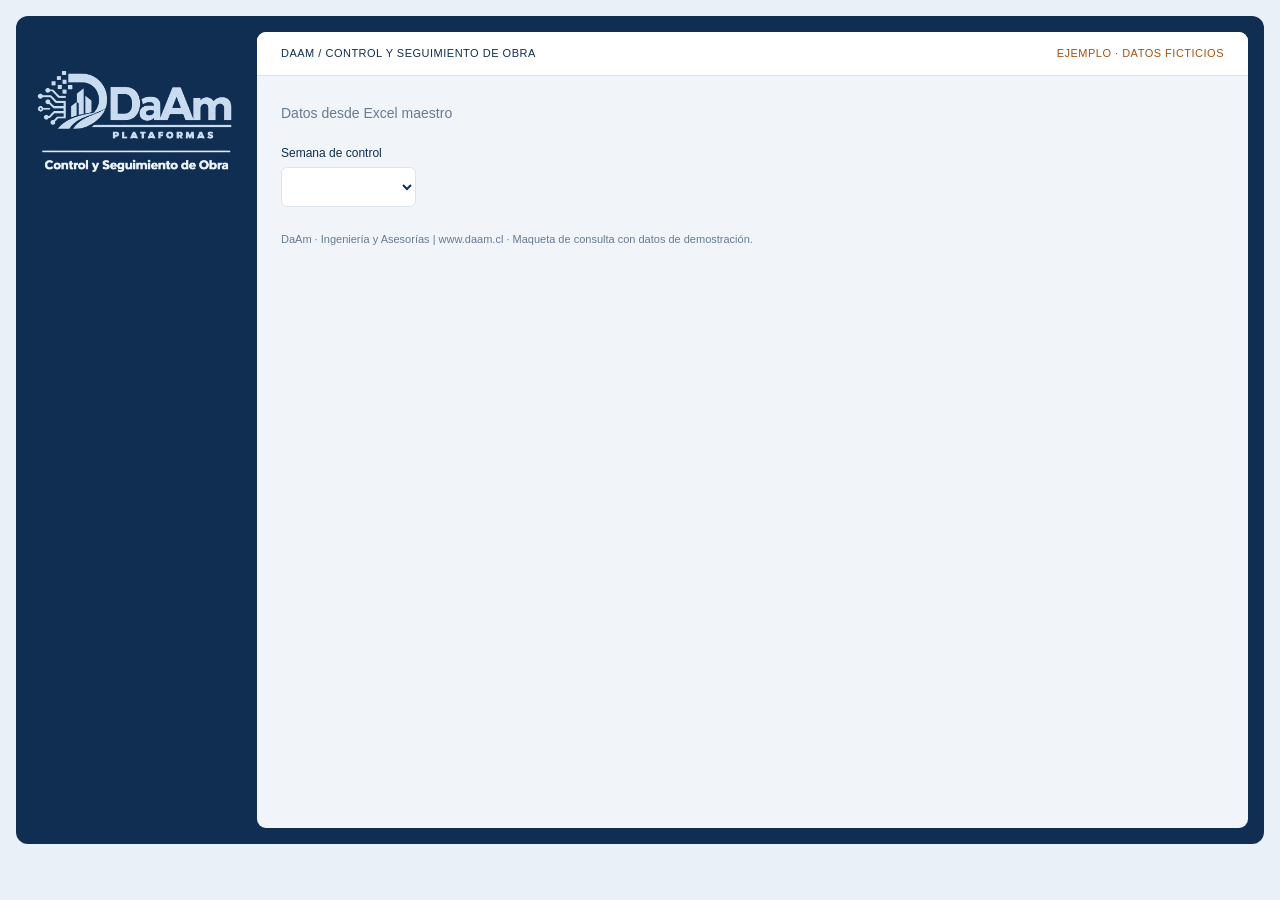
==== commit 5e5e0a8e: "Add files via upload" ====
--- a/01_Maquetas_DaAm/01_Control_Seguimiento_Obra/interfaz/index.html
+++ b/01_Maquetas_DaAm/01_Control_Seguimiento_Obra/interfaz/index.html
@@ -1,5 +1,5 @@
 <!doctype html><html lang="es"><head><meta charset="utf-8"><meta name="viewport" content="width=device-width,initial-scale=1"><title>DaAm · Control y Seguimiento de Obra</title><link rel="icon" href="favicon.svg"><style>
 :root{--navy:#102e52;--blue:#365d85;--orange:#f47b20;--bg:#f1f5fa;--muted:#667b92;--line:#dce5ef;--red:#b7363a;--green:#23715b}*{box-sizing:border-box}body{margin:0;padding:16px;background:#eaf0f7;color:var(--navy);font:14px/1.5 Arial,sans-serif}button,input,select{font:inherit}button,select{cursor:pointer}button:focus-visible,input:focus-visible,select:focus-visible{outline:3px solid #f4a45f;outline-offset:2px}.app{display:grid;grid-template-columns:225px minmax(0,1fr);padding:16px;background:var(--navy);border-radius:12px;min-height:92vh}aside{padding-right:16px;color:white}.logo{display:block;width:100%;margin:10px 0 22px}.brand-label{font-size:11px;color:#bacce0;margin:0 0 20px}nav{display:grid;gap:8px}nav button{border:0;background:#2b5078;color:#ffffff;text-align:center;border-radius:6px;padding:12px;min-height:44px}nav button.active{background:#436f9b;color:white}nav button:hover{background:#3b658f}nav button.active:hover{background:#4c7ba9}main{background:var(--bg);border-radius:9px;overflow:hidden;min-width:0}header{background:white;border-bottom:1px solid var(--line);padding:13px 24px;display:flex;justify-content:space-between;gap:12px;flex-wrap:wrap;font-size:11px;letter-spacing:.5px}.demo{color:#a45211}.body{padding:24px}h1{font-size:25px;margin:0}h2{font-size:16px;margin:0 0 15px}p{margin:0 0 12px}.subtitle,.muted{color:var(--muted)}.subtitle{margin:3px 0 20px}.toolbar{display:flex;gap:12px;align-items:end;flex-wrap:wrap;margin:16px 0}.toolbar label{display:grid;gap:5px;font-size:12px;min-width:135px}.toolbar input,.toolbar select{border:1px solid var(--line);border-radius:6px;background:white;color:var(--navy);padding:8px;min-height:40px}.toolbar select[multiple]{height:82px;min-width:160px}.btn{border:1px solid var(--line);background:white;color:var(--navy);border-radius:6px;padding:9px 14px;min-height:40px}.btn.primary{background:var(--navy);color:white}.panel{padding:20px;background:white;border:1px solid var(--line);border-radius:8px;margin-bottom:18px;min-width:0}.info{display:grid;grid-template-columns:repeat(4,minmax(0,1fr));gap:17px 24px}.info small{display:block;color:var(--muted);font-size:11px;text-transform:uppercase}.info strong{font-size:14px}.cards{display:grid;grid-template-columns:repeat(3,minmax(0,1fr));gap:16px;margin-bottom:18px}.card{padding:20px;background:white;border:1px solid var(--line);border-radius:8px;min-width:0}.card .label{font-size:11px;letter-spacing:.5px;text-transform:uppercase;color:var(--muted);font-weight:bold}.value{font-size:28px;font-weight:bold;line-height:1.3;margin:9px 0}.pair{display:flex;gap:25px;flex-wrap:wrap;margin-top:10px}.pair strong{font-size:23px;display:block}.pair small{font-size:11px;color:var(--muted)}.hint{font-size:12px;color:var(--muted);margin-top:7px}.danger{color:var(--red)}.good{color:var(--green)}.badge{display:inline-block;font-size:11px;border-radius:4px;padding:3px 7px;background:#eaf0f6;color:var(--blue)}.badge.danger{background:#fff0ef;color:var(--red)}.badge.good{background:#eaf6ef;color:var(--green)}.section-label{font-size:11px;text-transform:uppercase;color:var(--muted);letter-spacing:1px;margin:20px 0 8px}.tablewrap{overflow:auto;max-width:100%}table{width:100%;border-collapse:collapse;font-size:12px}th,td{border-bottom:1px solid var(--line);padding:11px 9px;text-align:right;white-space:nowrap}th{color:var(--muted);background:#f4f7fb;font-size:11px;position:sticky;top:0;z-index:2}td:first-child,th:first-child,td:nth-child(2),th:nth-child(2){text-align:left}tfoot{font-weight:bold;background:#edf3f9}tfoot td{border-top:2px solid #b8cadc}.note{font-size:12px;color:var(--muted);margin-top:12px}.chart{width:100%;height:auto;display:block;min-width:600px}.legend{display:flex;gap:20px;flex-wrap:wrap;font-size:12px;margin-bottom:12px}.legend i{display:inline-block;width:22px;border-top:3px solid;vertical-align:middle;margin-right:7px}.legend .forecast{border-top-style:dashed}.ganttwrap{max-height:680px;overflow:auto;border:1px solid var(--line);border-radius:6px}.gantt{width:max-content;min-width:100%}.gantt td{height:42px;padding:6px 8px}.gantt .task{text-align:left;min-width:230px}.gantt .calendar{padding:0;position:relative;min-width:1152px;width:1152px}.week-head{display:flex}.week-head span{width:48px;flex-shrink:0;text-align:center;font-size:10px;border-left:1px solid var(--line);padding:4px 0}.track{position:relative;width:1152px;height:35px;background:repeating-linear-gradient(to right,transparent 0,transparent 47px,#edf1f6 47px,#edf1f6 48px)}.baseline{position:absolute;height:4px;top:27px;background:#a6b6c7;border-radius:2px}.taskbar{position:absolute;height:13px;top:8px;background:#7193b6;border-radius:3px;overflow:hidden}.taskbar.late{background:#f1c2c1;outline:1px solid #bf4345}.taskbar.replan{background:#e2c9ef;outline:1px solid #88619e}.fill{height:100%;background:#234f7b}.cutline{position:absolute;top:0;bottom:0;width:2px;background:var(--orange);z-index:1}.family td{text-align:left;background:#eaf0f7;font-weight:bold}.family button{border:0;background:transparent;color:var(--navy);font-weight:bold;cursor:pointer;width:100%;text-align:left}.empty{text-align:center;padding:30px;color:var(--muted)}footer{font-size:11px;color:var(--muted);margin-top:24px}.kpis{grid-template-columns:repeat(3,minmax(0,1fr))}@media(max-width:1050px){.app{grid-template-columns:180px minmax(0,1fr)}.body{padding:18px}.info{grid-template-columns:repeat(2,minmax(0,1fr))}.cards{gap:10px}.card{padding:14px}.value{font-size:23px}.pair strong{font-size:19px}}@media(max-width:700px){body{padding:6px}.app{display:block;padding:8px}aside{padding:0}.logo{width:210px;margin:0 auto 8px}.brand-label{display:none}nav{display:flex;overflow:auto;gap:3px;margin-bottom:10px}nav button{white-space:nowrap;font-size:12px;padding:9px}.body{padding:13px}header{padding:10px 13px}h1{font-size:22px}.cards,.kpis{grid-template-columns:1fr}.info{gap:12px}.panel{padding:14px}.toolbar label{flex:1}.card{padding:16px}.value{font-size:26px}.pair{justify-content:space-between}}
-</style></head><body><div class="app"><aside><img class="logo" src="logo-control-obra.png" alt="DaAm Plataformas · Control y Seguimiento de Obra"><nav aria-label="Hojas de la plataforma"></nav></aside><main><header><span>DAAM / CONTROL Y SEGUIMIENTO DE OBRA</span><span class="demo">EJEMPLO · DATOS FICTICIOS</span></header><div class="body"><h1 id="title"></h1><p class="subtitle">Centro logístico demostrativo · Hualpén</p><div class="toolbar" id="cutbar"><label>Semana de control<select id="cut"></select></label><span class="muted" id="cutdate"></span></div><div id="content"></div><footer>DaAm · Ingeniería y Asesorías | www.daam.cl · Maqueta de consulta con datos de demostración.</footer></div></main></div><script src="app.js"></script><script>
+</style></head><body><div class="app"><aside><img class="logo" src="logo-control-obra.png" alt="DaAm Plataformas · Control y Seguimiento de Obra"><nav aria-label="Hojas de la plataforma"></nav></aside><main><header><span>DAAM / CONTROL Y SEGUIMIENTO DE OBRA</span><span class="demo">EJEMPLO · DATOS FICTICIOS</span></header><div class="body"><h1 id="title"></h1><p class="subtitle">Datos desde Excel maestro</p><div class="toolbar" id="cutbar"><label>Semana de control<select id="cut"></select></label><span class="muted" id="cutdate"></span></div><div id="content"></div><footer>DaAm · Ingeniería y Asesorías | www.daam.cl · Maqueta de consulta con datos de demostración.</footer></div></main></div><script src="app.js"></script><script>
 (()=>{function send(type,extra){window.parent.postMessage(Object.assign({isStreamlitMessage:true,type},extra||{}),'*')}function resize(){send('streamlit:setFrameHeight',{height:Math.ceil(document.documentElement.getBoundingClientRect().height)})}window.addEventListener('message',e=>{if(e.source===window.parent&&e.data&&e.data.type==='streamlit:render')resize()});send('streamlit:componentReady',{apiVersion:1});new ResizeObserver(resize).observe(document.body);window.addEventListener('load',resize)})();
 </script></body></html>
